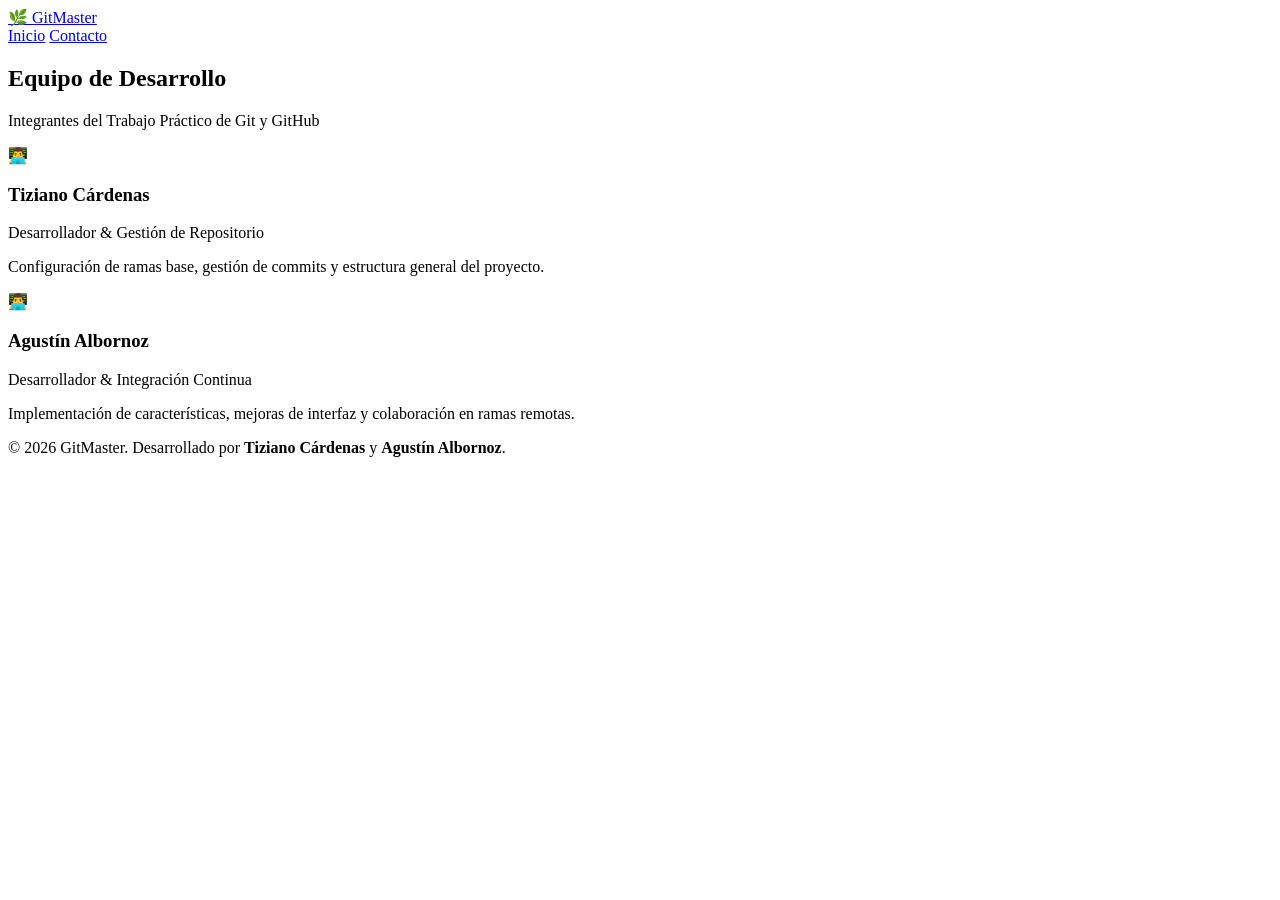
==== contacto.html @ 1614bc66 "Agregar página principal index.html" ====
<!DOCTYPE html>
<html lang="es">
<head>
    <meta charset="UTF-8">
    <meta name="viewport" content="width=device-width, initial-scale=1.0">
    <title>Contacto & Equipo | GitMaster</title>
    <link rel="stylesheet" href="estilos.css">
    <link rel="preconnect" href="https://fonts.googleapis.com">
    <link rel="preconnect" href="https://fonts.gstatic.com" crossorigin>
    <link href="https://fonts.googleapis.com/css2?family=Inter:wght@400;500;600;700;800&display=swap" rel="stylesheet">
</head>
<body>
    <header class="navbar">
        <div class="container nav-container">
            <a href="index.html" class="logo">
                <span class="logo-icon">🌿</span> GitMaster
            </a>
            <nav class="nav-links">
                <a href="index.html" class="nav-link">Inicio</a>
                <a href="contacto.html" class="nav-link active">Contacto</a>
            </nav>
        </div>
    </header>

    <main class="section">
        <div class="container">
            <div class="section-header">
                <h2>Equipo de Desarrollo</h2>
                <p>Integrantes del Trabajo Práctico de Git y GitHub</p>
            </div>
            <div class="grid-cards team-grid">
                <article class="card">
                    <div class="card-icon">👨‍💻</div>
                    <h3>Tiziano Cárdenas</h3>
                    <p class="role">Desarrollador & Gestión de Repositorio</p>
                    <p>Configuración de ramas base, gestión de commits y estructura general del proyecto.</p>
                </article>
                <article class="card">
                    <div class="card-icon">👨‍💻</div>
                    <h3>Agustín Albornoz</h3>
                    <p class="role">Desarrollador & Integración Continua</p>
                    <p>Implementación de características, mejoras de interfaz y colaboración en ramas remotas.</p>
                </article>
            </div>
        </div>
    </main>

    <footer class="footer">
        <div class="container footer-content">
            <p>&copy; 2026 GitMaster. Desarrollado por <strong>Tiziano Cárdenas</strong> y <strong>Agustín Albornoz</strong>.</p>
        </div>
    </footer>
</body>
</html>
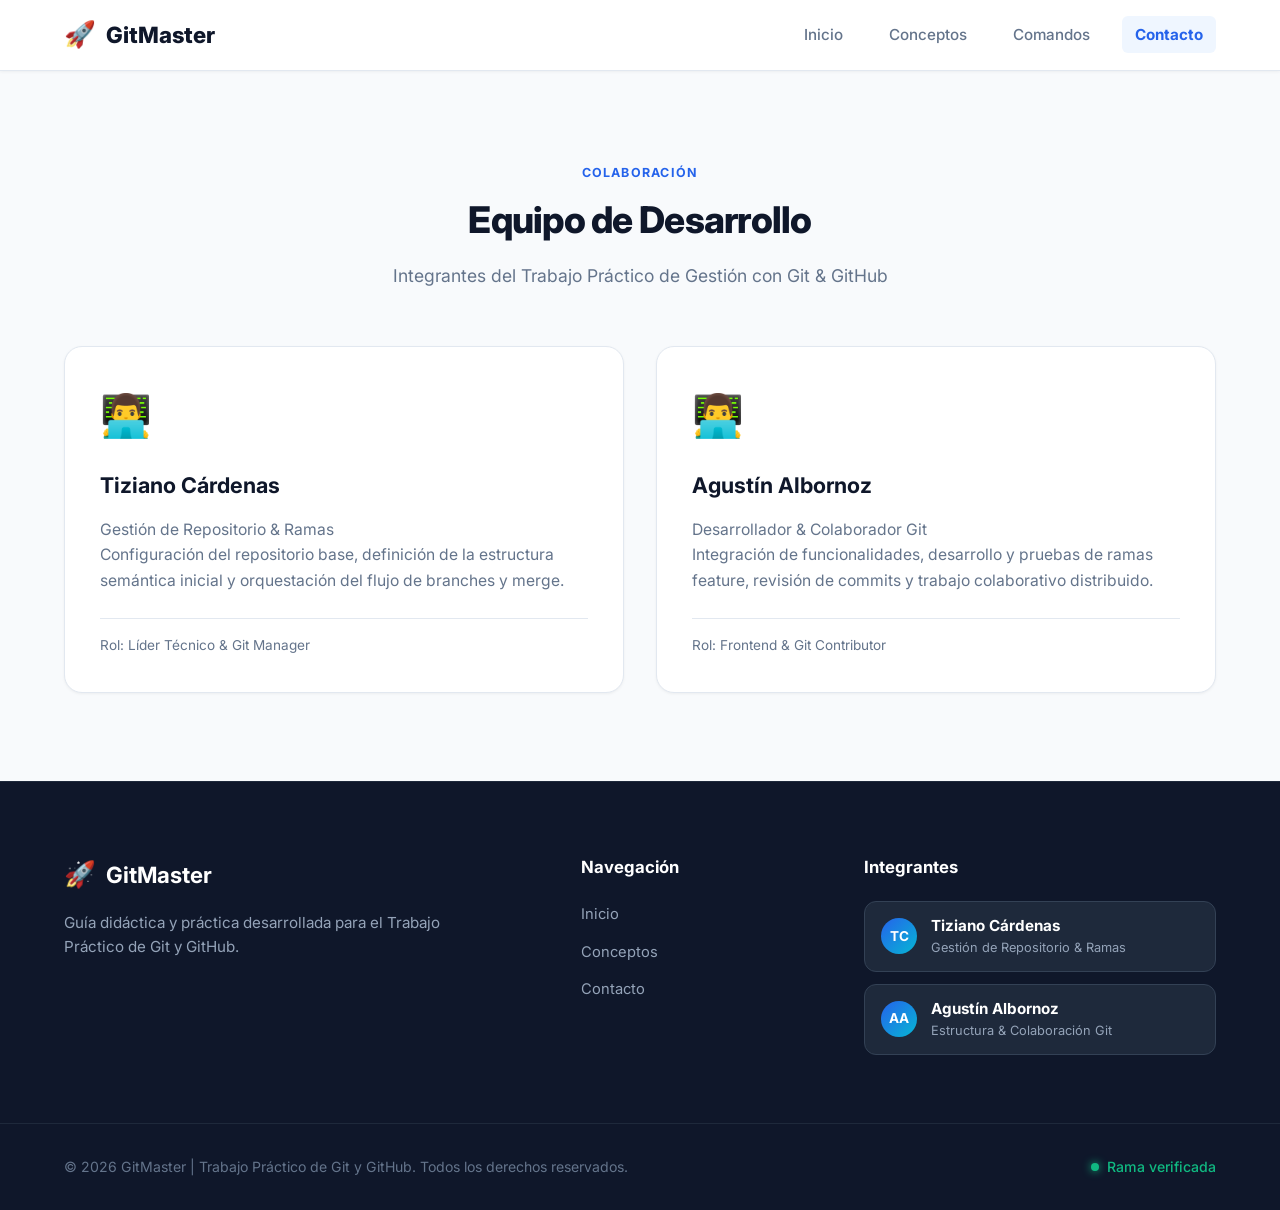
==== commit dbdf6411: "Mejorar estilos visuales y footer en index" ====
--- a/contacto.html
+++ b/contacto.html
@@ -7,16 +7,18 @@
     <link rel="stylesheet" href="estilos.css">
     <link rel="preconnect" href="https://fonts.googleapis.com">
     <link rel="preconnect" href="https://fonts.gstatic.com" crossorigin>
-    <link href="https://fonts.googleapis.com/css2?family=Inter:wght@400;500;600;700;800&display=swap" rel="stylesheet">
+    <link href="https://fonts.googleapis.com/css2?family=Inter:wght@400;500;600;700;800&family=JetBrains+Mono:wght@400;600&display=swap" rel="stylesheet">
 </head>
 <body>
     <header class="navbar">
         <div class="container nav-container">
             <a href="index.html" class="logo">
-                <span class="logo-icon">🌿</span> GitMaster
+                <span class="logo-icon">🚀</span> <span class="logo-text">GitMaster</span>
             </a>
             <nav class="nav-links">
                 <a href="index.html" class="nav-link">Inicio</a>
+                <a href="index.html#conceptos" class="nav-link">Conceptos</a>
+                <a href="index.html#comandos" class="nav-link">Comandos</a>
                 <a href="contacto.html" class="nav-link active">Contacto</a>
             </nav>
         </div>
@@ -25,29 +27,72 @@
     <main class="section">
         <div class="container">
             <div class="section-header">
+                <span class="section-tag">Colaboración</span>
                 <h2>Equipo de Desarrollo</h2>
-                <p>Integrantes del Trabajo Práctico de Git y GitHub</p>
+                <p>Integrantes del Trabajo Práctico de Gestión con Git & GitHub</p>
             </div>
             <div class="grid-cards team-grid">
-                <article class="card">
+                <article class="card interactive-card">
                     <div class="card-icon">👨‍💻</div>
                     <h3>Tiziano Cárdenas</h3>
-                    <p class="role">Desarrollador & Gestión de Repositorio</p>
-                    <p>Configuración de ramas base, gestión de commits y estructura general del proyecto.</p>
+                    <p class="role">Gestión de Repositorio & Ramas</p>
+                    <p>Configuración del repositorio base, definición de la estructura semántica inicial y orquestación del flujo de branches y merge.</p>
+                    <div class="card-footer-tip">Rol: Líder Técnico & Git Manager</div>
                 </article>
-                <article class="card">
+                <article class="card interactive-card">
                     <div class="card-icon">👨‍💻</div>
                     <h3>Agustín Albornoz</h3>
-                    <p class="role">Desarrollador & Integración Continua</p>
-                    <p>Implementación de características, mejoras de interfaz y colaboración en ramas remotas.</p>
+                    <p class="role">Desarrollador & Colaborador Git</p>
+                    <p>Integración de funcionalidades, desarrollo y pruebas de ramas feature, revisión de commits y trabajo colaborativo distribuido.</p>
+                    <div class="card-footer-tip">Rol: Frontend & Git Contributor</div>
                 </article>
             </div>
         </div>
     </main>
 
     <footer class="footer">
-        <div class="container footer-content">
-            <p>&copy; 2026 GitMaster. Desarrollado por <strong>Tiziano Cárdenas</strong> y <strong>Agustín Albornoz</strong>.</p>
+        <div class="container footer-grid">
+            <div class="footer-col">
+                <div class="footer-logo">
+                    <span class="logo-icon">🚀</span> <strong>GitMaster</strong>
+                </div>
+                <p class="footer-desc">
+                    Guía didáctica y práctica desarrollada para el Trabajo Práctico de Git y GitHub.
+                </p>
+            </div>
+            <div class="footer-col">
+                <h4>Navegación</h4>
+                <ul class="footer-links">
+                    <li><a href="index.html">Inicio</a></li>
+                    <li><a href="index.html#conceptos">Conceptos</a></li>
+                    <li><a href="contacto.html">Contacto</a></li>
+                </ul>
+            </div>
+            <div class="footer-col">
+                <h4>Integrantes</h4>
+                <div class="team-badge">
+                    <span class="avatar">TC</span>
+                    <div>
+                        <strong>Tiziano Cárdenas</strong>
+                        <small>Gestión de Repositorio & Ramas</small>
+                    </div>
+                </div>
+                <div class="team-badge">
+                    <span class="avatar">AA</span>
+                    <div>
+                        <strong>Agustín Albornoz</strong>
+                        <small>Estructura & Colaboración Git</small>
+                    </div>
+                </div>
+            </div>
+        </div>
+        <div class="footer-bottom">
+            <div class="container footer-bottom-content">
+                <p>&copy; 2026 GitMaster | Trabajo Práctico de Git y GitHub. Todos los derechos reservados.</p>
+                <div class="footer-status">
+                    <span class="status-dot"></span> Rama verificada
+                </div>
+            </div>
         </div>
     </footer>
 </body>
--- a/estilos.css
+++ b/estilos.css
@@ -0,0 +1,663 @@
+:root {
+    --primary-color: #2563eb;
+    --primary-hover: #1d4ed8;
+    --primary-light: #eff6ff;
+    --primary-glow: rgba(37, 99, 235, 0.2);
+    --secondary-color: #0f172a;
+    --secondary-hover: #1e293b;
+    --accent-color: #06b6d4;
+    --background-color: #f8fafc;
+    --surface-color: #ffffff;
+    --surface-hover: #f1f5f9;
+    --text-main: #0f172a;
+    --text-muted: #64748b;
+    --border-color: #e2e8f0;
+    --border-hover: #cbd5e1;
+    --radius-sm: 6px;
+    --radius-md: 12px;
+    --radius-lg: 18px;
+    --shadow-sm: 0 1px 3px rgba(0, 0, 0, 0.05);
+    --shadow-md: 0 4px 6px -1px rgba(0, 0, 0, 0.08), 0 2px 4px -2px rgba(0, 0, 0, 0.05);
+    --shadow-lg: 0 12px 24px -4px rgba(15, 23, 42, 0.12), 0 4px 6px -2px rgba(15, 23, 42, 0.04);
+    --font-family: 'Inter', system-ui, -apple-system, sans-serif;
+    --font-mono: 'JetBrains Mono', 'Courier New', monospace;
+    --transition: all 0.25s cubic-bezier(0.4, 0, 0.2, 1);
+}
+
+* {
+    margin: 0;
+    padding: 0;
+    box-sizing: border-box;
+}
+
+html {
+    scroll-behavior: smooth;
+}
+
+body {
+    font-family: var(--font-family);
+    background-color: var(--background-color);
+    color: var(--text-main);
+    line-height: 1.6;
+    display: flex;
+    flex-direction: column;
+    min-height: 100vh;
+}
+
+.container {
+    width: 90%;
+    max-width: 1160px;
+    margin: 0 auto;
+}
+
+/* =========================================
+   BARRA DE NAVEGACIÓN CON EFECTOS HOVER
+   ========================================= */
+.navbar {
+    background-color: rgba(255, 255, 255, 0.95);
+    backdrop-filter: blur(10px);
+    border-bottom: 1px solid var(--border-color);
+    position: sticky;
+    top: 0;
+    z-index: 1000;
+    box-shadow: var(--shadow-sm);
+    transition: var(--transition);
+}
+
+.nav-container {
+    display: flex;
+    justify-content: space-between;
+    align-items: center;
+    padding: 0.9rem 0;
+}
+
+.logo {
+    font-size: 1.4rem;
+    font-weight: 800;
+    color: var(--text-main);
+    text-decoration: none;
+    display: flex;
+    align-items: center;
+    gap: 0.6rem;
+    transition: var(--transition);
+}
+
+.logo:hover {
+    transform: scale(1.03);
+    color: var(--primary-color);
+}
+
+.logo-icon {
+    font-size: 1.6rem;
+    transition: transform 0.3s ease;
+}
+
+.logo:hover .logo-icon {
+    transform: rotate(15deg);
+}
+
+.nav-links {
+    display: flex;
+    gap: 1.25rem;
+    align-items: center;
+}
+
+.nav-link {
+    text-decoration: none;
+    color: var(--text-muted);
+    font-weight: 500;
+    font-size: 0.95rem;
+    padding: 0.4rem 0.8rem;
+    border-radius: var(--radius-sm);
+    position: relative;
+    transition: var(--transition);
+}
+
+.nav-link:hover {
+    color: var(--primary-color);
+    background-color: var(--primary-light);
+}
+
+.nav-link.active {
+    color: var(--primary-color);
+    font-weight: 700;
+    background-color: var(--primary-light);
+}
+
+/* =========================================
+   HERO SECTION MEJORADA
+   ========================================= */
+.hero {
+    background: radial-gradient(circle at 50% 0%, #e0e7ff 0%, #f8fafc 70%);
+    padding: 6rem 0 5rem;
+    text-align: center;
+    border-bottom: 1px solid var(--border-color);
+}
+
+.hero-content {
+    max-width: 820px;
+}
+
+.badge-wrapper {
+    margin-bottom: 1.5rem;
+}
+
+.badge {
+    display: inline-flex;
+    align-items: center;
+    gap: 0.5rem;
+    background-color: #dbeafe;
+    color: var(--primary-color);
+    padding: 0.45rem 1.1rem;
+    border-radius: 9999px;
+    font-size: 0.88rem;
+    font-weight: 600;
+    letter-spacing: 0.02em;
+    border: 1px solid rgba(37, 99, 235, 0.2);
+    box-shadow: var(--shadow-sm);
+    transition: var(--transition);
+}
+
+.badge:hover {
+    transform: translateY(-2px);
+    box-shadow: 0 4px 12px rgba(37, 99, 235, 0.25);
+}
+
+.hero-title {
+    font-size: 3.2rem;
+    line-height: 1.15;
+    font-weight: 800;
+    color: var(--text-main);
+    margin-bottom: 1.5rem;
+    letter-spacing: -0.03em;
+}
+
+.text-gradient {
+    background: linear-gradient(135deg, #2563eb 0%, #06b6d4 100%);
+    -webkit-background-clip: text;
+    -webkit-text-fill-color: transparent;
+}
+
+.hero-subtitle {
+    font-size: 1.22rem;
+    color: var(--text-muted);
+    margin-bottom: 2.5rem;
+    line-height: 1.6;
+}
+
+.hero-actions {
+    display: flex;
+    justify-content: center;
+    gap: 1.25rem;
+}
+
+/* =========================================
+   BOTONES CON EFECTO HOVER PROFESIONAL
+   ========================================= */
+.btn {
+    display: inline-flex;
+    align-items: center;
+    justify-content: center;
+    gap: 0.5rem;
+    padding: 0.85rem 1.8rem;
+    border-radius: var(--radius-md);
+    font-weight: 600;
+    text-decoration: none;
+    font-size: 1.02rem;
+    cursor: pointer;
+    transition: var(--transition);
+    border: none;
+}
+
+.btn-primary {
+    background: linear-gradient(135deg, #2563eb, #1d4ed8);
+    color: #ffffff;
+    box-shadow: 0 4px 14px rgba(37, 99, 235, 0.35);
+}
+
+.btn-primary:hover {
+    background: linear-gradient(135deg, #1d4ed8, #1e40af);
+    transform: translateY(-2px);
+    box-shadow: 0 6px 20px rgba(37, 99, 235, 0.45);
+}
+
+.btn-secondary {
+    background-color: var(--surface-color);
+    color: var(--text-main);
+    border: 1px solid var(--border-color);
+    box-shadow: var(--shadow-sm);
+}
+
+.btn-secondary:hover {
+    background-color: var(--surface-hover);
+    border-color: var(--border-hover);
+    transform: translateY(-2px);
+    box-shadow: var(--shadow-md);
+    color: var(--primary-color);
+}
+
+/* =========================================
+   SECCIONES Y ENCABEZADOS
+   ========================================= */
+.section {
+    padding: 5.5rem 0;
+}
+
+.bg-light {
+    background-color: #f1f5f9;
+}
+
+.bg-gradient-subtle {
+    background: linear-gradient(180deg, #f8fafc 0%, #eff6ff 50%, #f8fafc 100%);
+}
+
+.section-header {
+    text-align: center;
+    margin-bottom: 3.5rem;
+}
+
+.section-tag {
+    display: inline-block;
+    text-transform: uppercase;
+    font-size: 0.78rem;
+    font-weight: 700;
+    letter-spacing: 0.1em;
+    color: var(--primary-color);
+    margin-bottom: 0.5rem;
+}
+
+.section-header h2 {
+    font-size: 2.3rem;
+    font-weight: 800;
+    color: var(--text-main);
+    letter-spacing: -0.02em;
+    margin-bottom: 0.75rem;
+}
+
+.section-header p {
+    color: var(--text-muted);
+    font-size: 1.1rem;
+    max-width: 650px;
+    margin: 0 auto;
+}
+
+/* =========================================
+   TARJETAS INTERACTIVAS CON HOVER
+   ========================================= */
+.grid-cards {
+    display: grid;
+    grid-template-columns: repeat(auto-fit, minmax(300px, 1fr));
+    gap: 2rem;
+}
+
+.card {
+    background-color: var(--surface-color);
+    border: 1px solid var(--border-color);
+    border-radius: var(--radius-lg);
+    padding: 2.2rem;
+    transition: var(--transition);
+    position: relative;
+    overflow: hidden;
+    box-shadow: var(--shadow-sm);
+}
+
+.interactive-card:hover {
+    transform: translateY(-6px);
+    border-color: #bfdbfe;
+    box-shadow: var(--shadow-lg);
+}
+
+.interactive-card::before {
+    content: '';
+    position: absolute;
+    top: 0;
+    left: 0;
+    right: 0;
+    height: 4px;
+    background: linear-gradient(90deg, var(--primary-color), var(--accent-color));
+    opacity: 0;
+    transition: var(--transition);
+}
+
+.interactive-card:hover::before {
+    opacity: 1;
+}
+
+.card-icon {
+    font-size: 2.6rem;
+    margin-bottom: 1.25rem;
+    display: inline-block;
+    transition: transform 0.3s ease;
+}
+
+.interactive-card:hover .card-icon {
+    transform: scale(1.15) rotate(5deg);
+}
+
+.card h3 {
+    font-size: 1.35rem;
+    font-weight: 700;
+    margin-bottom: 0.85rem;
+    color: var(--text-main);
+}
+
+.card p {
+    color: var(--text-muted);
+    font-size: 0.98rem;
+    line-height: 1.65;
+}
+
+.card-footer-tip {
+    margin-top: 1.5rem;
+    padding-top: 1rem;
+    border-top: 1px solid var(--border-color);
+    font-size: 0.85rem;
+    color: var(--text-muted);
+}
+
+.card-footer-tip code {
+    background-color: #f1f5f9;
+    padding: 0.2rem 0.4rem;
+    border-radius: 4px;
+    color: var(--primary-color);
+    font-weight: 600;
+    font-family: var(--font-mono);
+}
+
+/* =========================================
+   WORKFLOW STEPS (NUEVA SECCIÓN MEJORADA)
+   ========================================= */
+.workflow-steps {
+    display: grid;
+    grid-template-columns: repeat(auto-fit, minmax(240px, 1fr));
+    gap: 1.5rem;
+}
+
+.step-card {
+    background-color: var(--surface-color);
+    border: 1px solid var(--border-color);
+    border-radius: var(--radius-md);
+    padding: 1.75rem;
+    position: relative;
+    transition: var(--transition);
+    box-shadow: var(--shadow-sm);
+}
+
+.step-card:hover {
+    transform: translateY(-4px);
+    box-shadow: var(--shadow-md);
+    border-color: var(--primary-color);
+}
+
+.step-number {
+    width: 38px;
+    height: 38px;
+    background-color: var(--primary-color);
+    color: #ffffff;
+    border-radius: 50%;
+    display: flex;
+    align-items: center;
+    justify-content: center;
+    font-weight: 800;
+    font-size: 1.1rem;
+    margin-bottom: 1rem;
+    box-shadow: 0 4px 10px var(--primary-glow);
+}
+
+.step-card h4 {
+    font-size: 1.15rem;
+    font-weight: 700;
+    margin-bottom: 0.5rem;
+}
+
+.step-card p {
+    font-size: 0.92rem;
+    color: var(--text-muted);
+}
+
+.step-card code {
+    display: inline-block;
+    background-color: #f1f5f9;
+    padding: 0.15rem 0.35rem;
+    border-radius: 4px;
+    color: var(--primary-color);
+    font-family: var(--font-mono);
+    font-size: 0.85rem;
+}
+
+/* =========================================
+   GRID DE COMANDOS INTERACTIVA
+   ========================================= */
+.commands-grid {
+    display: grid;
+    grid-template-columns: repeat(auto-fit, minmax(320px, 1fr));
+    gap: 1.75rem;
+}
+
+.command-box {
+    background-color: var(--surface-color);
+    border: 1px solid var(--border-color);
+    border-radius: var(--radius-md);
+    padding: 1.75rem;
+    transition: var(--transition);
+    box-shadow: var(--shadow-sm);
+}
+
+.card-hover:hover {
+    transform: translateY(-4px);
+    border-color: #93c5fd;
+    box-shadow: var(--shadow-lg);
+}
+
+.cmd-top {
+    display: flex;
+    justify-content: space-between;
+    align-items: center;
+    margin-bottom: 0.75rem;
+}
+
+.cmd-label {
+    font-size: 0.85rem;
+    font-weight: 700;
+    color: var(--text-main);
+}
+
+.cmd-tag {
+    font-size: 0.72rem;
+    font-weight: 700;
+    text-transform: uppercase;
+    background-color: #e2e8f0;
+    color: #475569;
+    padding: 0.2rem 0.5rem;
+    border-radius: 4px;
+}
+
+.command-box code {
+    display: block;
+    background-color: #0f172a;
+    color: #38bdf8;
+    padding: 0.9rem 1.1rem;
+    border-radius: 8px;
+    font-size: 0.92rem;
+    margin-bottom: 0.85rem;
+    font-family: var(--font-mono);
+    border-left: 3px solid var(--accent-color);
+    transition: var(--transition);
+}
+
+.card-hover:hover code {
+    background-color: #020617;
+    color: #7dd3fc;
+}
+
+.command-box p {
+    font-size: 0.92rem;
+    color: var(--text-muted);
+}
+
+/* =========================================
+   FOOTER MODERNO Y ESTILIZADO
+   ========================================= */
+.footer {
+    margin-top: auto;
+    background-color: #0f172a;
+    color: #94a3b8;
+    border-top: 1px solid #1e293b;
+    padding: 4.5rem 0 2rem;
+}
+
+.footer-grid {
+    display: grid;
+    grid-template-columns: 2fr 1fr 1.5fr;
+    gap: 3rem;
+    margin-bottom: 3.5rem;
+}
+
+.footer-logo {
+    display: flex;
+    align-items: center;
+    gap: 0.6rem;
+    font-size: 1.4rem;
+    color: #ffffff;
+    margin-bottom: 1rem;
+}
+
+.footer-desc {
+    font-size: 0.95rem;
+    line-height: 1.6;
+    color: #94a3b8;
+    max-width: 380px;
+}
+
+.footer-col h4 {
+    color: #ffffff;
+    font-size: 1.05rem;
+    font-weight: 700;
+    margin-bottom: 1.25rem;
+}
+
+.footer-links {
+    list-style: none;
+    display: flex;
+    flex-direction: column;
+    gap: 0.75rem;
+}
+
+.footer-links a {
+    color: #94a3b8;
+    text-decoration: none;
+    font-size: 0.92rem;
+    transition: var(--transition);
+}
+
+.footer-links a:hover {
+    color: #38bdf8;
+    padding-left: 6px;
+}
+
+.team-badge {
+    display: flex;
+    align-items: center;
+    gap: 0.85rem;
+    background-color: #1e293b;
+    padding: 0.75rem 1rem;
+    border-radius: var(--radius-md);
+    margin-bottom: 0.75rem;
+    border: 1px solid #334155;
+    transition: var(--transition);
+}
+
+.team-badge:hover {
+    background-color: #273549;
+    border-color: #475569;
+    transform: translateX(4px);
+}
+
+.team-badge .avatar {
+    width: 36px;
+    height: 36px;
+    background: linear-gradient(135deg, #2563eb, #06b6d4);
+    color: #ffffff;
+    border-radius: 50%;
+    display: flex;
+    align-items: center;
+    justify-content: center;
+    font-weight: 700;
+    font-size: 0.85rem;
+}
+
+.team-badge strong {
+    display: block;
+    color: #ffffff;
+    font-size: 0.95rem;
+}
+
+.team-badge small {
+    display: block;
+    color: #94a3b8;
+    font-size: 0.8rem;
+}
+
+.footer-bottom {
+    border-top: 1px solid #1e293b;
+    padding-top: 2rem;
+}
+
+.footer-bottom-content {
+    display: flex;
+    justify-content: space-between;
+    align-items: center;
+    font-size: 0.88rem;
+    color: #64748b;
+}
+
+.footer-status {
+    display: flex;
+    align-items: center;
+    gap: 0.5rem;
+    color: #10b981;
+    font-weight: 500;
+}
+
+.status-dot {
+    width: 8px;
+    height: 8px;
+    background-color: #10b981;
+    border-radius: 50%;
+    box-shadow: 0 0 8px #10b981;
+}
+
+/* =========================================
+   RESPONSIVE DESIGN
+   ========================================= */
+@media (max-width: 900px) {
+    .footer-grid {
+        grid-template-columns: 1fr;
+        gap: 2rem;
+    }
+}
+
+@media (max-width: 768px) {
+    .hero-title {
+        font-size: 2.3rem;
+    }
+    .hero-subtitle {
+        font-size: 1.05rem;
+    }
+    .hero-actions {
+        flex-direction: column;
+    }
+    .nav-container {
+        flex-direction: column;
+        gap: 1rem;
+    }
+    .nav-links {
+        flex-wrap: wrap;
+        justify-content: center;
+    }
+    .footer-bottom-content {
+        flex-direction: column;
+        gap: 1rem;
+        text-align: center;
+    }
+}
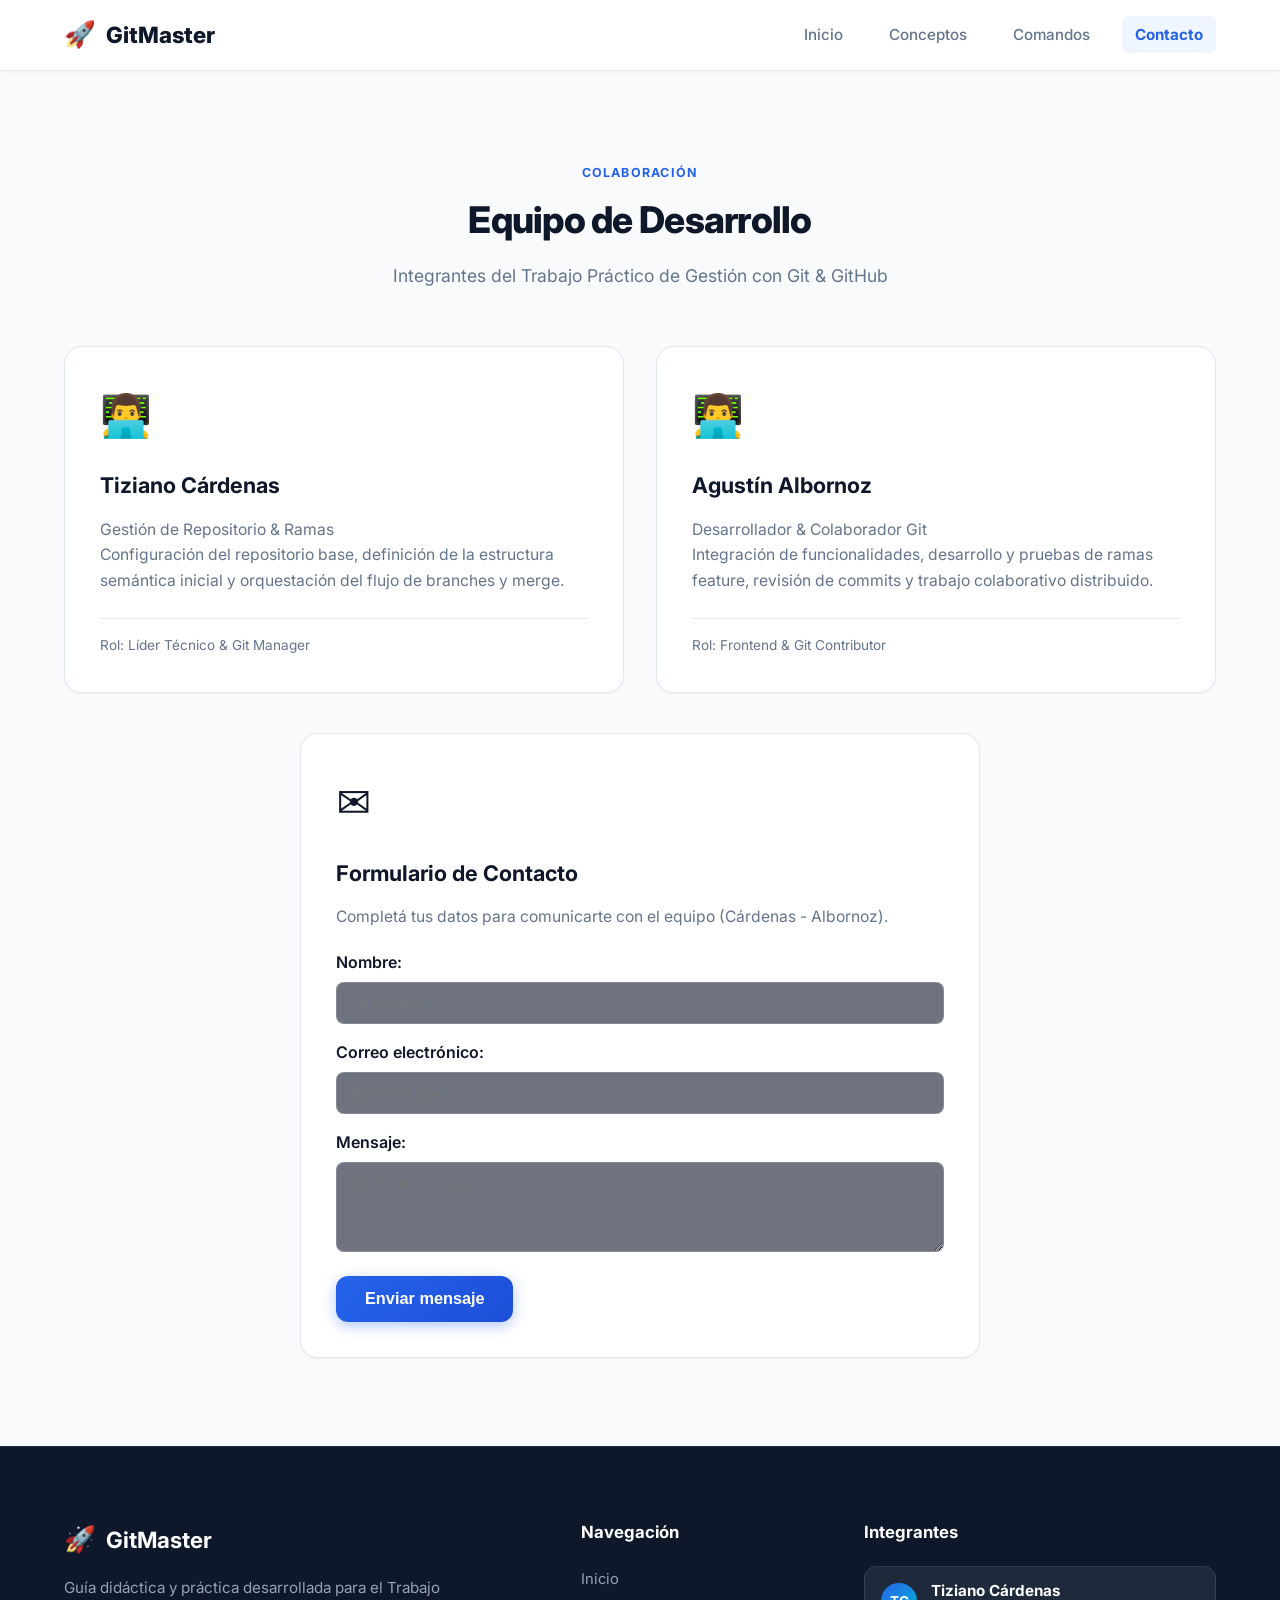
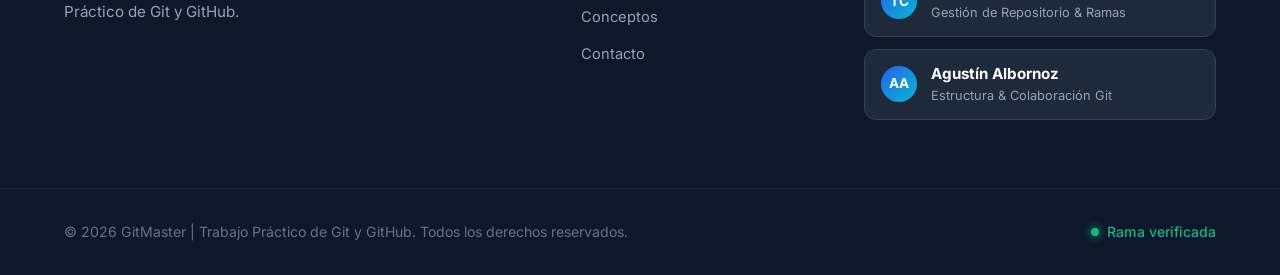
==== commit 1e402fde: "Agregar formulario de contacto en contacto.html y actualizar README" ====
--- a/contacto.html
+++ b/contacto.html
@@ -47,6 +47,27 @@
                     <div class="card-footer-tip">Rol: Frontend & Git Contributor</div>
                 </article>
             </div>
+
+            <section class="card" style="margin-top: 2.5rem; max-width: 680px; margin-left: auto; margin-right: auto;">
+                <div class="card-icon">✉️</div>
+                <h3>Formulario de Contacto</h3>
+                <p>Completá tus datos para comunicarte con el equipo (Cárdenas - Albornoz).</p>
+                <form action="#" method="post" style="display: flex; flex-direction: column; gap: 1rem; margin-top: 1.25rem; text-align: left;">
+                    <div style="display: flex; flex-direction: column; gap: 0.4rem;">
+                        <label for="nombre" style="font-weight: 600;">Nombre:</label>
+                        <input type="text" id="nombre" name="nombre" required placeholder="Tu nombre" style="padding: 0.75rem 1rem; border-radius: 8px; border: 1px solid rgba(255,255,255,0.15); background: rgba(15,23,42,0.6); color: inherit; font-family: inherit;">
+                    </div>
+                    <div style="display: flex; flex-direction: column; gap: 0.4rem;">
+                        <label for="email" style="font-weight: 600;">Correo electrónico:</label>
+                        <input type="email" id="email" name="email" required placeholder="tu@email.com" style="padding: 0.75rem 1rem; border-radius: 8px; border: 1px solid rgba(255,255,255,0.15); background: rgba(15,23,42,0.6); color: inherit; font-family: inherit;">
+                    </div>
+                    <div style="display: flex; flex-direction: column; gap: 0.4rem;">
+                        <label for="mensaje" style="font-weight: 600;">Mensaje:</label>
+                        <textarea id="mensaje" name="mensaje" rows="4" required placeholder="Escribí tu consulta..." style="padding: 0.75rem 1rem; border-radius: 8px; border: 1px solid rgba(255,255,255,0.15); background: rgba(15,23,42,0.6); color: inherit; font-family: inherit; resize: vertical;"></textarea>
+                    </div>
+                    <button type="submit" class="btn btn-primary" style="align-self: flex-start; margin-top: 0.5rem;">Enviar mensaje</button>
+                </form>
+            </section>
         </div>
     </main>
 
